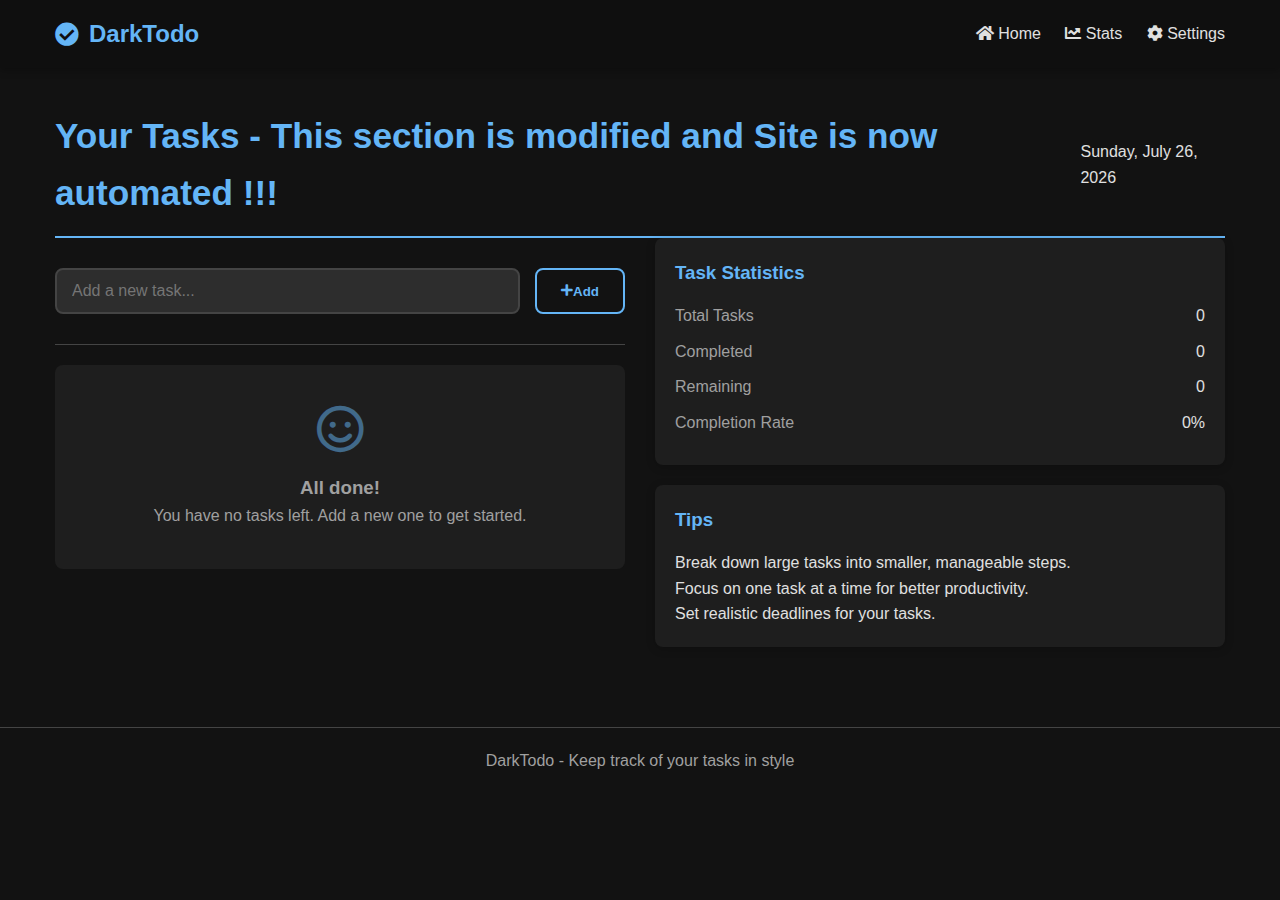
==== todos/templates/todos/index.html @ 0e789caf "Add files via upload" ====
<!DOCTYPE html>
<html lang="en">
<head>
  <meta charset="utf-8">
  <meta name="viewport" content="width=device-width, initial-scale=1, shrink-to-fit=no">
  <title>Dark Todo App</title>
  
  <!-- Font Awesome for icons -->
  <link rel="stylesheet" href="https://cdnjs.cloudflare.com/ajax/libs/font-awesome/5.15.4/css/all.min.css">
  
  <style>
    :root {
      --primary-color: #64b5f6;
      --primary-hover: #82c4f8;
      --success-color: #4caf50;
      --danger-color: #f44336;
      --text-color: #e0e0e0;
      --text-muted: #a0a0a0;
      --bg-color: #121212;
      --bg-card: #1e1e1e;
      --bg-input: #2d2d2d;
      --border-color: #444;
      --shadow: 0 2px 10px rgba(0, 0, 0, 0.2);
      --transition: all 0.3s ease;
      --border-radius: 8px;
    }

    * {
      margin: 0;
      padding: 0;
      box-sizing: border-box;
    }

    body {
      font-family: 'Inter', 'Segoe UI', Roboto, sans-serif;
      color: var(--text-color);
      background-color: var(--bg-color);
      line-height: 1.6;
      min-height: 100vh;
    }

    .container {
      max-width: 1200px;
      margin: 0 auto;
      padding: 0 15px;
    }

    .navbar {
      background-color: #0f0f0f;
      box-shadow: 0 2px 8px rgba(0, 0, 0, 0.3);
      padding: 15px 0;
      position: sticky;
      top: 0;
      z-index: 10;
    }

    .navbar-content {
      display: flex;
      justify-content: space-between;
      align-items: center;
    }

    .navbar-logo {
      font-size: 24px;
      font-weight: bold;
      color: var(--primary-color);
      text-decoration: none;
      display: flex;
      align-items: center;
    }

    .navbar-logo i {
      margin-right: 10px;
    }

    .navbar-links a {
      color: var(--text-color);
      text-decoration: none;
      margin-left: 20px;
      font-weight: 500;
      transition: var(--transition);
    }

    .navbar-links a:hover {
      color: var(--primary-color);
    }

    .row {
      display: flex;
      flex-wrap: wrap;
      margin: 0 -15px;
    }

    .col {
      padding: 0 15px;
      flex: 1;
    }

    .col-md-6 {
      width: 50%;
      padding: 0 15px;
    }

    @media (max-width: 768px) {
      .col-md-6 {
        width: 100%;
      }
    }

    .page-header {
      margin-top: 40px;
      padding-bottom: 15px;
      border-bottom: 2px solid var(--primary-color);
      display: flex;
      justify-content: space-between;
      align-items: center;
    }

    .page-header h1 {
      font-weight: 700;
      color: var(--primary-color);
      margin: 0;
      font-size: 2.2rem;
      transition: var(--transition);
    }

    .page-header h1:hover {
      transform: translateY(-2px);
    }

    .form-container {
      margin: 30px 0;
    }

    .form-row {
      display: flex;
      gap: 15px;
      margin-bottom: 20px;
    }

    .form-control {
      width: 100%;
      padding: 12px 15px;
      border: 2px solid var(--border-color);
      border-radius: var(--border-radius);
      font-size: 1rem;
      transition: var(--transition);
      background-color: var(--bg-input);
      color: var(--text-color);
    }

    .form-control:focus {
      outline: none;
      border-color: var(--primary-color);
      box-shadow: 0 0 0 3px rgba(100, 181, 246, 0.2);
    }

    .btn {
      padding: 12px 24px;
      border-radius: var(--border-radius);
      font-weight: 600;
      cursor: pointer;
      transition: var(--transition);
      display: inline-flex;
      align-items: center;
      justify-content: center;
    }

    .btn-outline-primary {
      background-color: transparent;
      color: var(--primary-color);
      border: 2px solid var(--primary-color);
    }

    .btn-outline-primary:hover {
      background-color: var(--primary-color);
      color: white;
      transform: translateY(-2px);
    }

    hr {
      border: none;
      border-top: 1px solid var(--border-color);
      margin: 20px 0;
    }

    .list-group {
      margin-top: 20px;
    }

    .list-group-item {
      background-color: var(--bg-card);
      border-radius: var(--border-radius);
      padding: 16px 20px;
      margin-bottom: 12px;
      box-shadow: var(--shadow);
      display: flex;
      align-items: center;
      transition: var(--transition);
      position: relative;
      overflow: hidden;
      border: none;
    }

    .list-group-item:hover {
      transform: translateY(-2px);
      box-shadow: 0 4px 15px rgba(0, 0, 0, 0.3);
      z-index: 1;
    }

    .list-group-item::before {
      content: '';
      position: absolute;
      left: 0;
      top: 0;
      height: 100%;
      width: 4px;
      background-color: var(--primary-color);
      transition: var(--transition);
    }

    .list-group-item.todo-complete::before {
      background-color: var(--success-color);
    }

    .todo-status-checkbox {
      appearance: none;
      -webkit-appearance: none;
      height: 22px;
      width: 22px;
      background-color: var(--bg-input);
      border: 2px solid var(--primary-color);
      border-radius: 5px;
      cursor: pointer;
      margin-right: 15px;
      position: relative;
      transition: var(--transition);
      flex-shrink: 0;
    }

    .todo-status-checkbox:checked {
      background-color: var(--success-color);
      border-color: var(--success-color);
    }

    .todo-status-checkbox:checked::after {
      content: '✓';
      position: absolute;
      color: white;
      font-size: 14px;
      font-weight: bold;
      top: 50%;
      left: 50%;
      transform: translate(-50%, -50%);
    }

    .todo-status-checkbox:hover {
      transform: scale(1.05);
    }

    .todo-text {
      flex-grow: 1;
    }

    .todo-complete .todo-text {
      text-decoration: line-through;
      color: var(--text-muted);
      font-style: italic;
    }

    .delete-btn {
      color: #666;
      font-size: 18px;
      cursor: pointer;
      transition: var(--transition);
      padding: 6px;
      border-radius: 50%;
      margin-left: auto;
      background: none;
      border: none;
    }

    .delete-btn:hover {
      color: var(--danger-color);
      background-color: rgba(244, 67, 54, 0.1);
      transform: scale(1.1);
    }

    .stats-card {
      background-color: var(--bg-card);
      border-radius: var(--border-radius);
      padding: 20px;
      box-shadow: var(--shadow);
      margin-bottom: 20px;
    }

    .stats-card h3 {
      margin-bottom: 15px;
      color: var(--primary-color);
    }

    .stats-row {
      display: flex;
      justify-content: space-between;
      margin-bottom: 10px;
    }

    .stat-label {
      color: var(--text-muted);
    }

    .empty-state {
      text-align: center;
      padding: 40px 20px;
      background-color: var(--bg-card);
      border-radius: var(--border-radius);
      color: var(--text-muted);
    }

    .empty-state i {
      font-size: 48px;
      margin-bottom: 20px;
      color: var(--primary-color);
      opacity: 0.5;
    }

    .footer {
      margin-top: 60px;
      padding: 20px 0;
      text-align: center;
      border-top: 1px solid var(--border-color);
      color: var(--text-muted);
    }

    /* Animations */
    @keyframes fadeIn {
      from { opacity: 0; transform: translateY(10px); }
      to { opacity: 1; transform: translateY(0); }
    }

    .list-group-item {
      animation: fadeIn 0.3s ease-out;
    }
  </style>
</head>
<body>
  <!-- Navbar -->
  <nav class="navbar">
    <div class="container navbar-content">
      <a href="#" class="navbar-logo">
        <i class="fas fa-check-circle"></i>
        DarkTodo
      </a>
      <div class="navbar-links">
        <a href="#"><i class="fas fa-home"></i> Home</a>
        <a href="#"><i class="fas fa-chart-line"></i> Stats</a>
        <a href="#"><i class="fas fa-cog"></i> Settings</a>
      </div>
    </div>
  </nav>

  <!-- Main Content -->
  <div class="container">
    <!-- Title row -->
    <div class="row">
      <div class="col">
        <div class="page-header">
          <h1>Your Tasks - This section is modified and Site is now automated !!!</h1>
          <div>
            <span id="date-display"></span>
          </div>
        </div>
      </div>
    </div>

    <div class="row">
      <!-- Left: Form and Todo List -->
      <div class="col-md-6">
        <!-- Add a todo form -->
        <div class="form-container">
          <form id="todo-form">
            <div class="form-row">
              <input type="text" class="form-control" id="todo-input" placeholder="Add a new task..." required>
              <button type="submit" class="btn btn-outline-primary">
                <i class="fas fa-plus"></i> Add
              </button>
            </div>
          </form>
        </div>

        <hr>

        <!-- Todo list -->
        <div class="list-group" id="todo-list">
          <!-- Todo items will be added dynamically -->
        </div>

        <!-- Empty state (shown when no todos) -->
        <div class="empty-state" id="empty-state" style="display:none;">
          <i class="far fa-smile"></i>
          <h3>All done!</h3>
          <p>You have no tasks left. Add a new one to get started.</p>
        </div>
      </div>

      <!-- Right: Stats and Info -->
      <div class="col-md-6">
        <div class="stats-card">
          <h3>Task Statistics</h3>
          <div class="stats-row">
            <span class="stat-label">Total Tasks</span>
            <span id="total-count">0</span>
          </div>
          <div class="stats-row">
            <span class="stat-label">Completed</span>
            <span id="completed-count">0</span>
          </div>
          <div class="stats-row">
            <span class="stat-label">Remaining</span>
            <span id="remaining-count">0</span>
          </div>
          <div class="stats-row">
            <span class="stat-label">Completion Rate</span>
            <span id="completion-rate">0%</span>
          </div>
        </div>

        <div class="stats-card">
          <h3>Tips</h3>
          <p>Break down large tasks into smaller, manageable steps.</p>
          <p>Focus on one task at a time for better productivity.</p>
          <p>Set realistic deadlines for your tasks.</p>
        </div>
      </div>
    </div>
  </div>

  <!-- Footer -->
  <footer class="footer">
    <div class="container">
      <p>DarkTodo - Keep track of your tasks in style</p>
    </div>
  </footer>

  <!-- JavaScript -->
  <script>
    // DOM Elements
    const todoForm = document.getElementById('todo-form');
    const todoInput = document.getElementById('todo-input');
    const todoList = document.getElementById('todo-list');
    const emptyState = document.getElementById('empty-state');
    const totalCount = document.getElementById('total-count');
    const completedCount = document.getElementById('completed-count');
    const remainingCount = document.getElementById('remaining-count');
    const completionRate = document.getElementById('completion-rate');
    const dateDisplay = document.getElementById('date-display');

    // Todo items array
    let todos = JSON.parse(localStorage.getItem('todos')) || [];

    // Display current date
    function updateDate() {
      const now = new Date();
      const options = { weekday: 'long', year: 'numeric', month: 'long', day: 'numeric' };
      dateDisplay.textContent = now.toLocaleDateString('en-US', options);
    }

    // Save todos to localStorage
    function saveTodos() {
      localStorage.setItem('todos', JSON.stringify(todos));
      updateStats();
    }

    // Update statistics
    function updateStats() {
      const total = todos.length;
      const completed = todos.filter(todo => todo.completed).length;
      const remaining = total - completed;
      const rate = total === 0 ? 0 : Math.round((completed / total) * 100);

      totalCount.textContent = total;
      completedCount.textContent = completed;
      remainingCount.textContent = remaining;
      completionRate.textContent = `${rate}%`;

      // Show/hide empty state
      if (total === 0) {
        emptyState.style.display = 'block';
        todoList.style.display = 'none';
      } else {
        emptyState.style.display = 'none';
        todoList.style.display = 'block';
      }
    }

    // Create todo item
    function createTodoElement(todo) {
      const todoItem = document.createElement('div');
      todoItem.classList.add('list-group-item');
      if (todo.completed) {
        todoItem.classList.add('todo-complete');
      }
      todoItem.setAttribute('data-id', todo.id);

      const checkbox = document.createElement('input');
      checkbox.type = 'checkbox';
      checkbox.classList.add('todo-status-checkbox');
      checkbox.checked = todo.completed;
      checkbox.addEventListener('change', () => toggleTodo(todo.id));

      const todoText = document.createElement('span');
      todoText.classList.add('todo-text');
      todoText.textContent = todo.text;

      const deleteBtn = document.createElement('button');
      deleteBtn.classList.add('delete-btn');
      deleteBtn.innerHTML = '<i class="far fa-trash-alt"></i>';
      deleteBtn.addEventListener('click', () => deleteTodo(todo.id));

      todoItem.appendChild(checkbox);
      todoItem.appendChild(todoText);
      todoItem.appendChild(deleteBtn);

      return todoItem;
    }

    // Render todos
    function renderTodos() {
      todoList.innerHTML = '';
      
      todos.forEach(todo => {
        const todoElement = createTodoElement(todo);
        todoList.appendChild(todoElement);
      });

      updateStats();
    }

    // Add new todo
    function addTodo(text) {
      const todo = {
        id: Date.now(),
        text,
        completed: false
      };

      todos.push(todo);
      saveTodos();
      renderTodos();
    }

    // Toggle todo status
    function toggleTodo(id) {
      todos = todos.map(todo => {
        if (todo.id === id) {
          return { ...todo, completed: !todo.completed };
        }
        return todo;
      });

      saveTodos();
      renderTodos();
    }

    // Delete todo
    function deleteTodo(id) {
      todos = todos.filter(todo => todo.id !== id);
      saveTodos();
      renderTodos();
    }

    // Event listeners
    todoForm.addEventListener('submit', e => {
      e.preventDefault();
      const text = todoInput.value.trim();
      
      if (text) {
        addTodo(text);
        todoInput.value = '';
      }
    });

    // Initialize
    updateDate();
    renderTodos();
  </script>
</body>
</html>
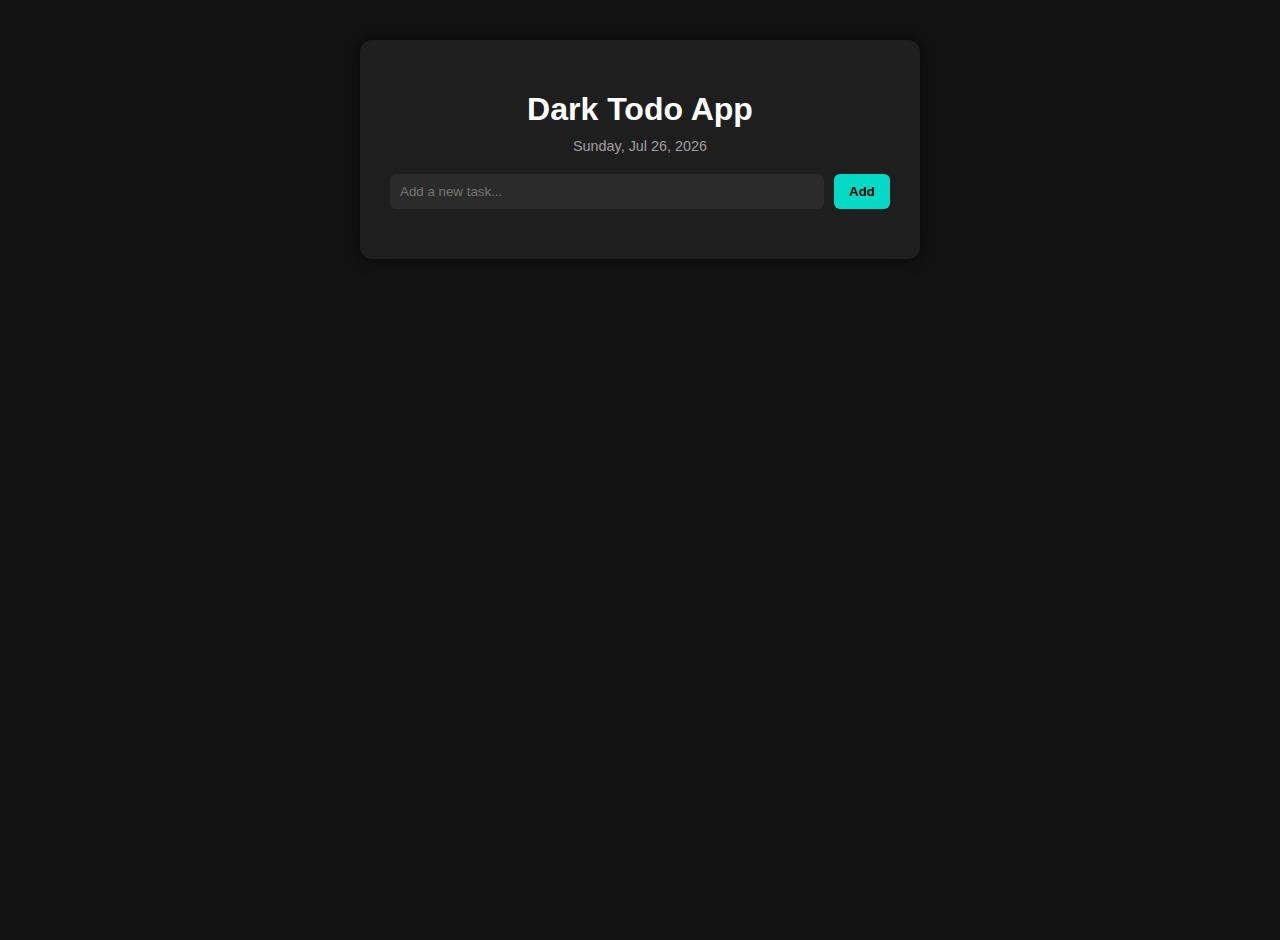
==== commit 45c0b49e: "Update index.html" ====
--- a/todos/templates/todos/index.html
+++ b/todos/templates/todos/index.html
@@ -1,588 +1,200 @@
 <!DOCTYPE html>
 <html lang="en">
 <head>
-  <meta charset="utf-8">
-  <meta name="viewport" content="width=device-width, initial-scale=1, shrink-to-fit=no">
+  <meta charset="UTF-8" />
+  <meta name="viewport" content="width=device-width, initial-scale=1.0"/>
   <title>Dark Todo App</title>
-  
-  <!-- Font Awesome for icons -->
-  <link rel="stylesheet" href="https://cdnjs.cloudflare.com/ajax/libs/font-awesome/5.15.4/css/all.min.css">
-  
+  <link rel="stylesheet" href="https://cdnjs.cloudflare.com/ajax/libs/font-awesome/6.0.0-beta3/css/all.min.css"/>
   <style>
-    :root {
-      --primary-color: #64b5f6;
-      --primary-hover: #82c4f8;
-      --success-color: #4caf50;
-      --danger-color: #f44336;
-      --text-color: #e0e0e0;
-      --text-muted: #a0a0a0;
-      --bg-color: #121212;
-      --bg-card: #1e1e1e;
-      --bg-input: #2d2d2d;
-      --border-color: #444;
-      --shadow: 0 2px 10px rgba(0, 0, 0, 0.2);
-      --transition: all 0.3s ease;
-      --border-radius: 8px;
-    }
-
-    * {
+    body {
+      background-color: #121212;
+      color: #e0e0e0;
+      font-family: 'Segoe UI', Tahoma, Geneva, Verdana, sans-serif;
+      display: flex;
+      justify-content: center;
+      align-items: flex-start;
+      min-height: 100vh;
+      padding-top: 40px;
       margin: 0;
-      padding: 0;
-      box-sizing: border-box;
-    }
-
-    body {
-      font-family: 'Inter', 'Segoe UI', Roboto, sans-serif;
-      color: var(--text-color);
-      background-color: var(--bg-color);
-      line-height: 1.6;
-      min-height: 100vh;
     }
 
     .container {
-      max-width: 1200px;
-      margin: 0 auto;
-      padding: 0 15px;
-    }
-
-    .navbar {
-      background-color: #0f0f0f;
-      box-shadow: 0 2px 8px rgba(0, 0, 0, 0.3);
-      padding: 15px 0;
-      position: sticky;
-      top: 0;
-      z-index: 10;
-    }
-
-    .navbar-content {
+      background-color: #1e1e1e;
+      padding: 30px;
+      border-radius: 12px;
+      width: 90%;
+      max-width: 500px;
+      box-shadow: 0 0 15px rgba(0,0,0,0.6);
+    }
+
+    h1 {
+      text-align: center;
+      color: #ffffff;
+      margin-bottom: 10px;
+    }
+
+    #date-display {
+      text-align: center;
+      font-size: 0.9em;
+      color: #a0a0a0;
+      margin-bottom: 20px;
+    }
+
+    form {
       display: flex;
-      justify-content: space-between;
-      align-items: center;
-    }
-
-    .navbar-logo {
-      font-size: 24px;
+      gap: 10px;
+      margin-bottom: 20px;
+    }
+
+    input[type="text"] {
+      flex-grow: 1;
+      padding: 10px;
+      background-color: #2b2b2b;
+      border: none;
+      border-radius: 6px;
+      color: #fff;
+    }
+
+    button {
+      background-color: #03dac6;
+      border: none;
+      padding: 10px 15px;
+      border-radius: 6px;
+      color: #000;
       font-weight: bold;
-      color: var(--primary-color);
-      text-decoration: none;
+      cursor: pointer;
+      transition: background 0.2s ease;
+    }
+
+    button:hover {
+      background-color: #00bfa5;
+    }
+
+    .list-group-item {
       display: flex;
       align-items: center;
-    }
-
-    .navbar-logo i {
-      margin-right: 10px;
-    }
-
-    .navbar-links a {
-      color: var(--text-color);
-      text-decoration: none;
-      margin-left: 20px;
-      font-weight: 500;
-      transition: var(--transition);
-    }
-
-    .navbar-links a:hover {
-      color: var(--primary-color);
-    }
-
-    .row {
-      display: flex;
-      flex-wrap: wrap;
-      margin: 0 -15px;
-    }
-
-    .col {
-      padding: 0 15px;
-      flex: 1;
-    }
-
-    .col-md-6 {
-      width: 50%;
-      padding: 0 15px;
-    }
-
-    @media (max-width: 768px) {
-      .col-md-6 {
-        width: 100%;
-      }
-    }
-
-    .page-header {
-      margin-top: 40px;
-      padding-bottom: 15px;
-      border-bottom: 2px solid var(--primary-color);
-      display: flex;
       justify-content: space-between;
-      align-items: center;
-    }
-
-    .page-header h1 {
-      font-weight: 700;
-      color: var(--primary-color);
-      margin: 0;
-      font-size: 2.2rem;
-      transition: var(--transition);
-    }
-
-    .page-header h1:hover {
-      transform: translateY(-2px);
-    }
-
-    .form-container {
-      margin: 30px 0;
-    }
-
-    .form-row {
-      display: flex;
-      gap: 15px;
-      margin-bottom: 20px;
-    }
-
-    .form-control {
-      width: 100%;
-      padding: 12px 15px;
-      border: 2px solid var(--border-color);
-      border-radius: var(--border-radius);
-      font-size: 1rem;
-      transition: var(--transition);
-      background-color: var(--bg-input);
-      color: var(--text-color);
-    }
-
-    .form-control:focus {
-      outline: none;
-      border-color: var(--primary-color);
-      box-shadow: 0 0 0 3px rgba(100, 181, 246, 0.2);
-    }
-
-    .btn {
-      padding: 12px 24px;
-      border-radius: var(--border-radius);
-      font-weight: 600;
-      cursor: pointer;
-      transition: var(--transition);
-      display: inline-flex;
-      align-items: center;
-      justify-content: center;
-    }
-
-    .btn-outline-primary {
-      background-color: transparent;
-      color: var(--primary-color);
-      border: 2px solid var(--primary-color);
-    }
-
-    .btn-outline-primary:hover {
-      background-color: var(--primary-color);
-      color: white;
-      transform: translateY(-2px);
-    }
-
-    hr {
-      border: none;
-      border-top: 1px solid var(--border-color);
-      margin: 20px 0;
-    }
-
-    .list-group {
-      margin-top: 20px;
-    }
-
-    .list-group-item {
-      background-color: var(--bg-card);
-      border-radius: var(--border-radius);
-      padding: 16px 20px;
-      margin-bottom: 12px;
-      box-shadow: var(--shadow);
-      display: flex;
-      align-items: center;
-      transition: var(--transition);
-      position: relative;
-      overflow: hidden;
-      border: none;
-    }
-
-    .list-group-item:hover {
-      transform: translateY(-2px);
-      box-shadow: 0 4px 15px rgba(0, 0, 0, 0.3);
-      z-index: 1;
-    }
-
-    .list-group-item::before {
-      content: '';
-      position: absolute;
-      left: 0;
-      top: 0;
-      height: 100%;
-      width: 4px;
-      background-color: var(--primary-color);
-      transition: var(--transition);
-    }
-
-    .list-group-item.todo-complete::before {
-      background-color: var(--success-color);
-    }
-
-    .todo-status-checkbox {
-      appearance: none;
-      -webkit-appearance: none;
-      height: 22px;
-      width: 22px;
-      background-color: var(--bg-input);
-      border: 2px solid var(--primary-color);
-      border-radius: 5px;
-      cursor: pointer;
-      margin-right: 15px;
-      position: relative;
-      transition: var(--transition);
-      flex-shrink: 0;
-    }
-
-    .todo-status-checkbox:checked {
-      background-color: var(--success-color);
-      border-color: var(--success-color);
-    }
-
-    .todo-status-checkbox:checked::after {
-      content: '✓';
-      position: absolute;
-      color: white;
-      font-size: 14px;
-      font-weight: bold;
-      top: 50%;
-      left: 50%;
-      transform: translate(-50%, -50%);
-    }
-
-    .todo-status-checkbox:hover {
-      transform: scale(1.05);
+      background-color: #2b2b2b;
+      padding: 10px;
+      margin-bottom: 10px;
+      border-radius: 6px;
+    }
+
+    .list-group-item.todo-complete .todo-text {
+      text-decoration: line-through;
+      color: #888;
     }
 
     .todo-text {
       flex-grow: 1;
-    }
-
-    .todo-complete .todo-text {
-      text-decoration: line-through;
-      color: var(--text-muted);
-      font-style: italic;
+      margin: 0 10px;
     }
 
     .delete-btn {
-      color: #666;
-      font-size: 18px;
+      background: transparent;
+      border: none;
+      color: #ff6b6b;
+      font-size: 1.1em;
       cursor: pointer;
-      transition: var(--transition);
-      padding: 6px;
-      border-radius: 50%;
-      margin-left: auto;
-      background: none;
-      border: none;
-    }
-
-    .delete-btn:hover {
-      color: var(--danger-color);
-      background-color: rgba(244, 67, 54, 0.1);
-      transform: scale(1.1);
-    }
-
-    .stats-card {
-      background-color: var(--bg-card);
-      border-radius: var(--border-radius);
-      padding: 20px;
-      box-shadow: var(--shadow);
-      margin-bottom: 20px;
-    }
-
-    .stats-card h3 {
-      margin-bottom: 15px;
-      color: var(--primary-color);
-    }
-
-    .stats-row {
-      display: flex;
-      justify-content: space-between;
-      margin-bottom: 10px;
-    }
-
-    .stat-label {
-      color: var(--text-muted);
-    }
-
-    .empty-state {
-      text-align: center;
-      padding: 40px 20px;
-      background-color: var(--bg-card);
-      border-radius: var(--border-radius);
-      color: var(--text-muted);
-    }
-
-    .empty-state i {
-      font-size: 48px;
-      margin-bottom: 20px;
-      color: var(--primary-color);
-      opacity: 0.5;
-    }
-
-    .footer {
-      margin-top: 60px;
-      padding: 20px 0;
-      text-align: center;
-      border-top: 1px solid var(--border-color);
-      color: var(--text-muted);
-    }
-
-    /* Animations */
-    @keyframes fadeIn {
-      from { opacity: 0; transform: translateY(10px); }
-      to { opacity: 1; transform: translateY(0); }
-    }
-
-    .list-group-item {
-      animation: fadeIn 0.3s ease-out;
+    }
+
+    .todo-status-checkbox {
+      transform: scale(1.2);
     }
   </style>
 </head>
 <body>
-  <!-- Navbar -->
-  <nav class="navbar">
-    <div class="container navbar-content">
-      <a href="#" class="navbar-logo">
-        <i class="fas fa-check-circle"></i>
-        DarkTodo
-      </a>
-      <div class="navbar-links">
-        <a href="#"><i class="fas fa-home"></i> Home</a>
-        <a href="#"><i class="fas fa-chart-line"></i> Stats</a>
-        <a href="#"><i class="fas fa-cog"></i> Settings</a>
-      </div>
-    </div>
-  </nav>
-
-  <!-- Main Content -->
   <div class="container">
-    <!-- Title row -->
-    <div class="row">
-      <div class="col">
-        <div class="page-header">
-          <h1>Your Tasks - This section is modified and Site is now automated !!!</h1>
-          <div>
-            <span id="date-display"></span>
-          </div>
-        </div>
-      </div>
-    </div>
-
-    <div class="row">
-      <!-- Left: Form and Todo List -->
-      <div class="col-md-6">
-        <!-- Add a todo form -->
-        <div class="form-container">
-          <form id="todo-form">
-            <div class="form-row">
-              <input type="text" class="form-control" id="todo-input" placeholder="Add a new task..." required>
-              <button type="submit" class="btn btn-outline-primary">
-                <i class="fas fa-plus"></i> Add
-              </button>
-            </div>
-          </form>
-        </div>
-
-        <hr>
-
-        <!-- Todo list -->
-        <div class="list-group" id="todo-list">
-          <!-- Todo items will be added dynamically -->
-        </div>
-
-        <!-- Empty state (shown when no todos) -->
-        <div class="empty-state" id="empty-state" style="display:none;">
-          <i class="far fa-smile"></i>
-          <h3>All done!</h3>
-          <p>You have no tasks left. Add a new one to get started.</p>
-        </div>
-      </div>
-
-      <!-- Right: Stats and Info -->
-      <div class="col-md-6">
-        <div class="stats-card">
-          <h3>Task Statistics</h3>
-          <div class="stats-row">
-            <span class="stat-label">Total Tasks</span>
-            <span id="total-count">0</span>
-          </div>
-          <div class="stats-row">
-            <span class="stat-label">Completed</span>
-            <span id="completed-count">0</span>
-          </div>
-          <div class="stats-row">
-            <span class="stat-label">Remaining</span>
-            <span id="remaining-count">0</span>
-          </div>
-          <div class="stats-row">
-            <span class="stat-label">Completion Rate</span>
-            <span id="completion-rate">0%</span>
-          </div>
-        </div>
-
-        <div class="stats-card">
-          <h3>Tips</h3>
-          <p>Break down large tasks into smaller, manageable steps.</p>
-          <p>Focus on one task at a time for better productivity.</p>
-          <p>Set realistic deadlines for your tasks.</p>
-        </div>
-      </div>
-    </div>
+    <h1>Dark Todo App</h1>
+    <div id="date-display">Loading date...</div>
+
+    <form id="todo-form">
+      <input type="text" id="todo-input" placeholder="Add a new task..." required />
+      <button type="submit">Add</button>
+    </form>
+
+    <div id="todo-list"></div>
   </div>
 
-  <!-- Footer -->
-  <footer class="footer">
-    <div class="container">
-      <p>DarkTodo - Keep track of your tasks in style</p>
-    </div>
-  </footer>
-
-  <!-- JavaScript -->
   <script>
-    // DOM Elements
-    const todoForm = document.getElementById('todo-form');
-    const todoInput = document.getElementById('todo-input');
-    const todoList = document.getElementById('todo-list');
-    const emptyState = document.getElementById('empty-state');
-    const totalCount = document.getElementById('total-count');
-    const completedCount = document.getElementById('completed-count');
-    const remainingCount = document.getElementById('remaining-count');
-    const completionRate = document.getElementById('completion-rate');
-    const dateDisplay = document.getElementById('date-display');
-
-    // Todo items array
-    let todos = JSON.parse(localStorage.getItem('todos')) || [];
+    // Generate unique ID
+    const generateId = () => '_' + Math.random().toString(36).substr(2, 9);
 
     // Display current date
-    function updateDate() {
-      const now = new Date();
-      const options = { weekday: 'long', year: 'numeric', month: 'long', day: 'numeric' };
-      dateDisplay.textContent = now.toLocaleDateString('en-US', options);
-    }
+    const updateDate = () => {
+      const date = new Date();
+      const options = { weekday: 'long', year: 'numeric', month: 'short', day: 'numeric' };
+      document.getElementById('date-display').textContent = date.toLocaleDateString(undefined, options);
+    };
+
+    // Load todos from localStorage
+    const loadTodos = () => {
+      const todos = JSON.parse(localStorage.getItem('todos')) || [];
+      todos.forEach(todo => addTodoToDOM(todo));
+    };
 
     // Save todos to localStorage
-    function saveTodos() {
+    const saveTodos = () => {
+      const todos = Array.from(document.querySelectorAll('.list-group-item')).map(item => ({
+        id: item.dataset.id,
+        text: item.querySelector('.todo-text').textContent,
+        completed: item.classList.contains('todo-complete')
+      }));
       localStorage.setItem('todos', JSON.stringify(todos));
-      updateStats();
-    }
-
-    // Update statistics
-    function updateStats() {
-      const total = todos.length;
-      const completed = todos.filter(todo => todo.completed).length;
-      const remaining = total - completed;
-      const rate = total === 0 ? 0 : Math.round((completed / total) * 100);
-
-      totalCount.textContent = total;
-      completedCount.textContent = completed;
-      remainingCount.textContent = remaining;
-      completionRate.textContent = `${rate}%`;
-
-      // Show/hide empty state
-      if (total === 0) {
-        emptyState.style.display = 'block';
-        todoList.style.display = 'none';
-      } else {
-        emptyState.style.display = 'none';
-        todoList.style.display = 'block';
-      }
-    }
-
-    // Create todo item
-    function createTodoElement(todo) {
-      const todoItem = document.createElement('div');
-      todoItem.classList.add('list-group-item');
-      if (todo.completed) {
-        todoItem.classList.add('todo-complete');
-      }
-      todoItem.setAttribute('data-id', todo.id);
+    };
+
+    // Add a todo item to DOM
+    const addTodoToDOM = ({ id, text, completed }) => {
+      const todoList = document.getElementById('todo-list');
+
+      const item = document.createElement('div');
+      item.className = 'list-group-item' + (completed ? ' todo-complete' : '');
+      item.dataset.id = id;
 
       const checkbox = document.createElement('input');
       checkbox.type = 'checkbox';
-      checkbox.classList.add('todo-status-checkbox');
-      checkbox.checked = todo.completed;
-      checkbox.addEventListener('change', () => toggleTodo(todo.id));
-
-      const todoText = document.createElement('span');
-      todoText.classList.add('todo-text');
-      todoText.textContent = todo.text;
+      checkbox.className = 'todo-status-checkbox';
+      checkbox.checked = completed;
+      checkbox.addEventListener('change', () => {
+        item.classList.toggle('todo-complete');
+        saveTodos();
+      });
+
+      const span = document.createElement('span');
+      span.className = 'todo-text';
+      span.textContent = text;
 
       const deleteBtn = document.createElement('button');
-      deleteBtn.classList.add('delete-btn');
-      deleteBtn.innerHTML = '<i class="far fa-trash-alt"></i>';
-      deleteBtn.addEventListener('click', () => deleteTodo(todo.id));
-
-      todoItem.appendChild(checkbox);
-      todoItem.appendChild(todoText);
-      todoItem.appendChild(deleteBtn);
-
-      return todoItem;
-    }
-
-    // Render todos
-    function renderTodos() {
-      todoList.innerHTML = '';
-      
-      todos.forEach(todo => {
-        const todoElement = createTodoElement(todo);
-        todoList.appendChild(todoElement);
+      deleteBtn.className = 'delete-btn';
+      deleteBtn.innerHTML = '<i class="fas fa-trash-alt"></i>';
+      deleteBtn.addEventListener('click', () => {
+        item.remove();
+        saveTodos();
       });
 
-      updateStats();
-    }
-
-    // Add new todo
-    function addTodo(text) {
-      const todo = {
-        id: Date.now(),
-        text,
+      item.appendChild(checkbox);
+      item.appendChild(span);
+      item.appendChild(deleteBtn);
+      todoList.appendChild(item);
+    };
+
+    // Handle form submission
+    document.getElementById('todo-form').addEventListener('submit', function (e) {
+      e.preventDefault();
+      const input = document.getElementById('todo-input');
+      const newTodo = {
+        id: generateId(),
+        text: input.value,
         completed: false
       };
-
-      todos.push(todo);
+      addTodoToDOM(newTodo);
       saveTodos();
-      renderTodos();
-    }
-
-    // Toggle todo status
-    function toggleTodo(id) {
-      todos = todos.map(todo => {
-        if (todo.id === id) {
-          return { ...todo, completed: !todo.completed };
-        }
-        return todo;
-      });
-
-      saveTodos();
-      renderTodos();
-    }
-
-    // Delete todo
-    function deleteTodo(id) {
-      todos = todos.filter(todo => todo.id !== id);
-      saveTodos();
-      renderTodos();
-    }
-
-    // Event listeners
-    todoForm.addEventListener('submit', e => {
-      e.preventDefault();
-      const text = todoInput.value.trim();
-      
-      if (text) {
-        addTodo(text);
-        todoInput.value = '';
-      }
+      input.value = '';
     });
 
-    // Initialize
+    // Init on page load
     updateDate();
-    renderTodos();
+    loadTodos();
   </script>
 </body>
 </html>
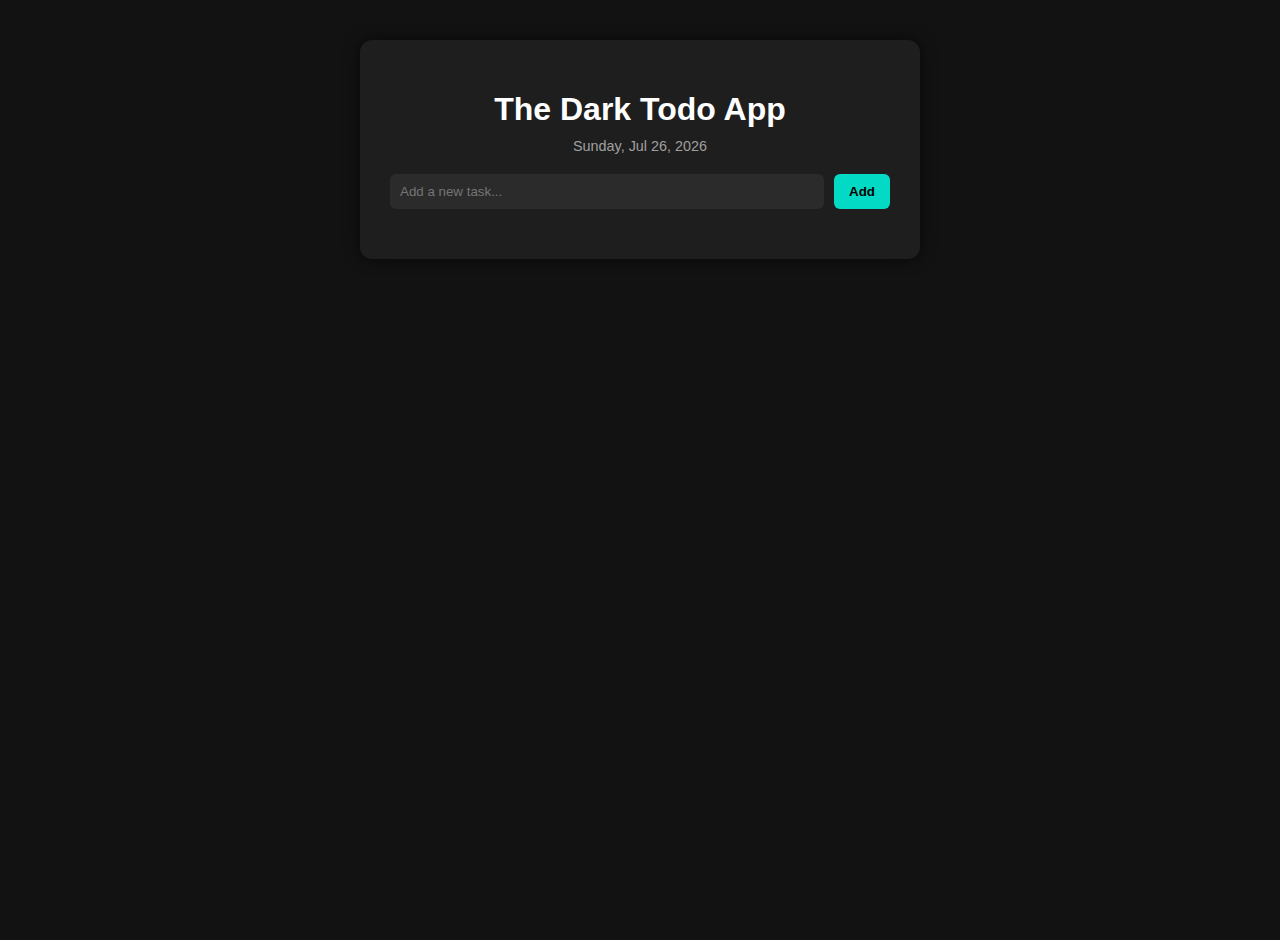
==== commit 7076dfb5: "Update index.html" ====
--- a/todos/templates/todos/index.html
+++ b/todos/templates/todos/index.html
@@ -3,7 +3,7 @@
 <head>
   <meta charset="UTF-8" />
   <meta name="viewport" content="width=device-width, initial-scale=1.0"/>
-  <title>Dark Todo App</title>
+  <title>The Dark Todo App</title>
   <link rel="stylesheet" href="https://cdnjs.cloudflare.com/ajax/libs/font-awesome/6.0.0-beta3/css/all.min.css"/>
   <style>
     body {
@@ -105,7 +105,7 @@
 </head>
 <body>
   <div class="container">
-    <h1>Dark Todo App</h1>
+    <h1>The Dark Todo App</h1>
     <div id="date-display">Loading date...</div>
 
     <form id="todo-form">
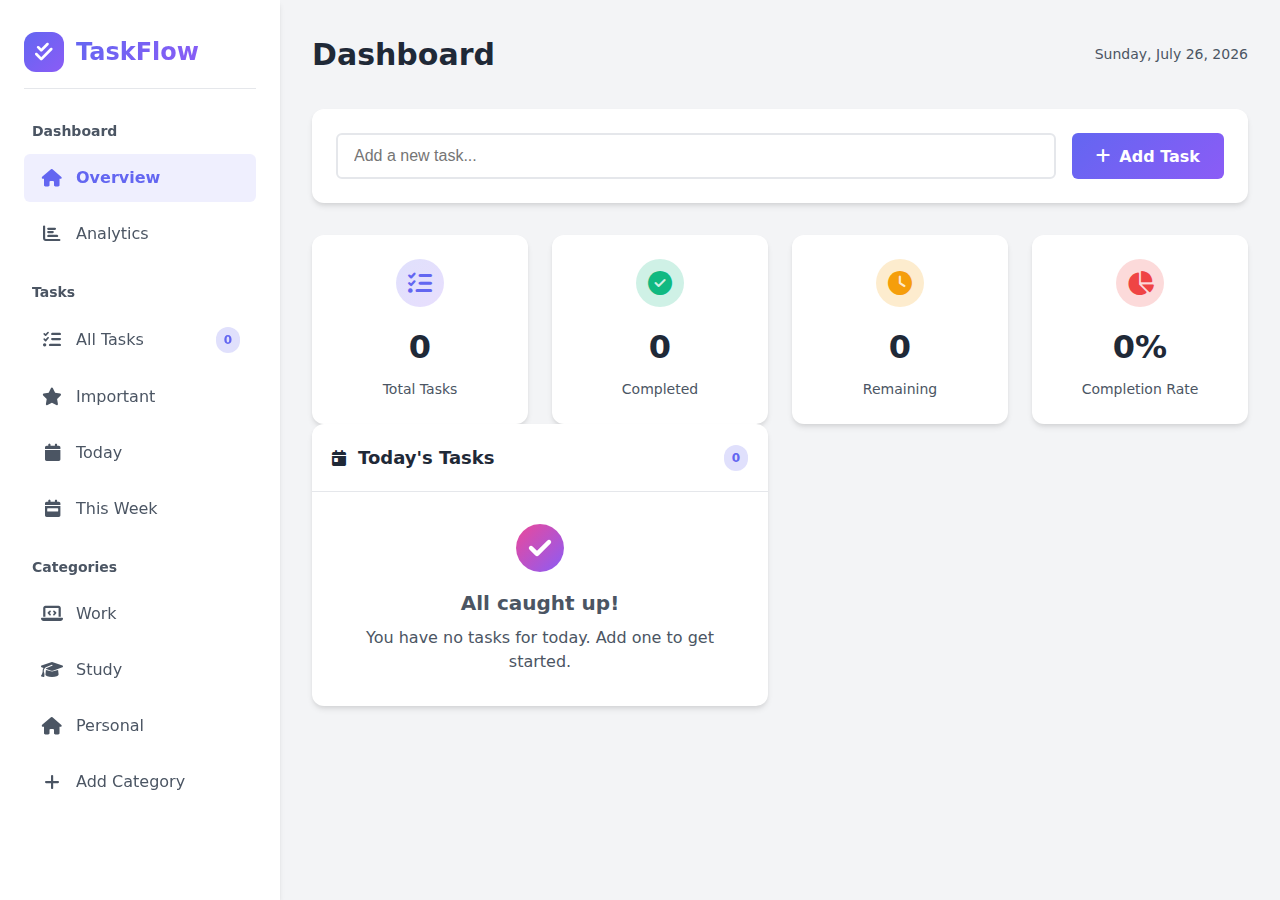
==== commit 1b8c7ff7: "Update index.html" ====
--- a/todos/templates/todos/index.html
+++ b/todos/templates/todos/index.html
@@ -1,200 +1,902 @@
 <!DOCTYPE html>
 <html lang="en">
 <head>
-  <meta charset="UTF-8" />
-  <meta name="viewport" content="width=device-width, initial-scale=1.0"/>
-  <title>The Dark Todo App</title>
-  <link rel="stylesheet" href="https://cdnjs.cloudflare.com/ajax/libs/font-awesome/6.0.0-beta3/css/all.min.css"/>
+  <meta charset="utf-8">
+  <meta name="viewport" content="width=device-width, initial-scale=1, shrink-to-fit=no">
+  <title>Gradient Tasks</title>
+  
+  <!-- Font Awesome for icons -->
+  <link rel="stylesheet" href="https://cdnjs.cloudflare.com/ajax/libs/font-awesome/6.4.0/css/all.min.css">
+  
   <style>
+    :root {
+      --primary-gradient: linear-gradient(135deg, #6366F1 0%, #8B5CF6 100%);
+      --secondary-gradient: linear-gradient(135deg, #EC4899 0%, #8B5CF6 100%);
+      --success-color: #10B981;
+      --danger-color: #EF4444;
+      --warning-color: #F59E0B;
+      --text-primary: #1F2937;
+      --text-secondary: #4B5563;
+      --text-light: #F9FAFB;
+      --bg-primary: #F3F4F6;
+      --bg-card: #FFFFFF;
+      --shadow-sm: 0 1px 2px rgba(0, 0, 0, 0.05);
+      --shadow-md: 0 4px 6px -1px rgba(0, 0, 0, 0.1), 0 2px 4px -1px rgba(0, 0, 0, 0.06);
+      --shadow-lg: 0 10px 15px -3px rgba(0, 0, 0, 0.1), 0 4px 6px -2px rgba(0, 0, 0, 0.05);
+      --border-radius-sm: 0.375rem;
+      --border-radius-md: 0.75rem;
+      --border-radius-lg: 1.5rem;
+      --transition: all 0.3s ease;
+      --font-sans: 'Inter', system-ui, -apple-system, BlinkMacSystemFont, 'Segoe UI', Roboto, 'Helvetica Neue', Arial, sans-serif;
+    }
+
+    * {
+      margin: 0;
+      padding: 0;
+      box-sizing: border-box;
+    }
+
     body {
-      background-color: #121212;
-      color: #e0e0e0;
-      font-family: 'Segoe UI', Tahoma, Geneva, Verdana, sans-serif;
-      display: flex;
+      font-family: var(--font-sans);
+      background-color: var(--bg-primary);
+      color: var(--text-primary);
+      line-height: 1.5;
+      min-height: 100vh;
+      display: flex;
+      flex-direction: column;
+    }
+
+    a {
+      text-decoration: none;
+      color: inherit;
+    }
+
+    button {
+      background: none;
+      border: none;
+      font-family: inherit;
+      cursor: pointer;
+    }
+
+    input, button {
+      font-size: 1rem;
+    }
+
+    .sidebar {
+      position: fixed;
+      left: 0;
+      top: 0;
+      height: 100vh;
+      width: 280px;
+      background: var(--bg-card);
+      box-shadow: var(--shadow-md);
+      padding: 2rem 1.5rem;
+      display: flex;
+      flex-direction: column;
+      z-index: 10;
+    }
+
+    .sidebar-header {
+      display: flex;
+      align-items: center;
+      margin-bottom: 2rem;
+      padding-bottom: 1rem;
+      border-bottom: 1px solid #E5E7EB;
+    }
+
+    .logo {
+      background: var(--primary-gradient);
+      color: white;
+      width: 40px;
+      height: 40px;
+      border-radius: 12px;
+      display: flex;
+      align-items: center;
       justify-content: center;
-      align-items: flex-start;
-      min-height: 100vh;
-      padding-top: 40px;
-      margin: 0;
-    }
-
-    .container {
-      background-color: #1e1e1e;
-      padding: 30px;
-      border-radius: 12px;
-      width: 90%;
-      max-width: 500px;
-      box-shadow: 0 0 15px rgba(0,0,0,0.6);
-    }
-
-    h1 {
+      font-size: 1.25rem;
+      margin-right: 0.75rem;
+    }
+
+    .app-name {
+      font-weight: 700;
+      font-size: 1.5rem;
+      background: var(--primary-gradient);
+      -webkit-background-clip: text;
+      background-clip: text;
+      color: transparent;
+    }
+
+    .sidebar-nav {
+      flex-grow: 1;
+    }
+
+    .nav-section {
+      margin-bottom: 1.5rem;
+    }
+
+    .nav-section-title {
+      font-size: 0.875rem;
+      font-weight: 600;
+      color: var(--text-secondary);
+      margin-bottom: 0.75rem;
+      padding-left: 0.5rem;
+    }
+
+    .nav-items {
+      list-style: none;
+    }
+
+    .nav-item {
+      margin-bottom: 0.5rem;
+    }
+
+    .nav-link {
+      display: flex;
+      align-items: center;
+      padding: 0.75rem 1rem;
+      border-radius: var(--border-radius-sm);
+      color: var(--text-secondary);
+      font-weight: 500;
+      transition: var(--transition);
+    }
+
+    .nav-link:hover {
+      background-color: rgba(99, 102, 241, 0.1);
+      color: #6366F1;
+    }
+
+    .nav-link.active {
+      background-color: rgba(99, 102, 241, 0.1);
+      color: #6366F1;
+      font-weight: 600;
+    }
+
+    .nav-link i {
+      margin-right: 0.75rem;
+      font-size: 1.1rem;
+      width: 1.5rem;
       text-align: center;
-      color: #ffffff;
-      margin-bottom: 10px;
-    }
-
-    #date-display {
+    }
+
+    .nav-link .badge {
+      margin-left: auto;
+      background-color: rgba(99, 102, 241, 0.2);
+      color: #6366F1;
+      font-size: 0.75rem;
+      font-weight: 600;
+      padding: 0.25rem 0.5rem;
+      border-radius: 9999px;
+    }
+
+    .main-content {
+      margin-left: 280px;
+      padding: 2rem;
+      flex-grow: 1;
+    }
+
+    .page-header {
+      display: flex;
+      align-items: center;
+      justify-content: space-between;
+      margin-bottom: 2rem;
+    }
+
+    .page-title {
+      font-size: 1.875rem;
+      font-weight: 700;
+      color: var(--text-primary);
+    }
+
+    .date-display {
+      font-size: 0.875rem;
+      color: var(--text-secondary);
+    }
+
+    .add-task-container {
+      margin-bottom: 2rem;
+    }
+
+    .add-task-form {
+      background: var(--bg-card);
+      border-radius: var(--border-radius-md);
+      box-shadow: var(--shadow-md);
+      padding: 1.5rem;
+    }
+
+    .form-group {
+      display: flex;
+      gap: 1rem;
+    }
+
+    .form-input {
+      flex-grow: 1;
+      padding: 0.75rem 1rem;
+      border: 2px solid #E5E7EB;
+      border-radius: var(--border-radius-sm);
+      transition: var(--transition);
+    }
+
+    .form-input:focus {
+      outline: none;
+      border-color: #6366F1;
+      box-shadow: 0 0 0 3px rgba(99, 102, 241, 0.2);
+    }
+
+    .btn {
+      display: inline-flex;
+      align-items: center;
+      justify-content: center;
+      padding: 0.75rem 1.5rem;
+      border-radius: var(--border-radius-sm);
+      font-weight: 600;
+      transition: var(--transition);
+    }
+
+    .btn-primary {
+      background: var(--primary-gradient);
+      color: white;
+    }
+
+    .btn-primary:hover {
+      box-shadow: 0 4px 12px rgba(99, 102, 241, 0.3);
+      transform: translateY(-2px);
+    }
+
+    .btn i {
+      margin-right: 0.5rem;
+    }
+
+    .tasks-container {
+      display: grid;
+      grid-template-columns: repeat(auto-fill, minmax(300px, 1fr));
+      gap: 1.5rem;
+    }
+
+    .category-card {
+      background: var(--bg-card);
+      border-radius: var(--border-radius-md);
+      box-shadow: var(--shadow-md);
+      overflow: hidden;
+    }
+
+    .category-header {
+      padding: 1.25rem;
+      border-bottom: 1px solid #E5E7EB;
+      display: flex;
+      align-items: center;
+      justify-content: space-between;
+    }
+
+    .category-title {
+      font-size: 1.125rem;
+      font-weight: 600;
+      display: flex;
+      align-items: center;
+    }
+
+    .category-title i {
+      margin-right: 0.75rem;
+      font-size: 1rem;
+    }
+
+    .category-badge {
+      background-color: rgba(99, 102, 241, 0.2);
+      color: #6366F1;
+      font-size: 0.75rem;
+      font-weight: 600;
+      padding: 0.25rem 0.5rem;
+      border-radius: 9999px;
+    }
+
+    .tasks-list {
+      padding: 1rem;
+      min-height: 200px;
+      max-height: 400px;
+      overflow-y: auto;
+    }
+
+    .task-item {
+      padding: 1rem;
+      background-color: #F9FAFB;
+      border-radius: var(--border-radius-sm);
+      margin-bottom: 0.75rem;
+      display: flex;
+      align-items: center;
+      transition: var(--transition);
+    }
+
+    .task-item:hover {
+      background-color: #F3F4F6;
+      transform: translateY(-2px);
+      box-shadow: var(--shadow-sm);
+    }
+
+    .task-checkbox {
+      appearance: none;
+      -webkit-appearance: none;
+      width: 20px;
+      height: 20px;
+      border-radius: 4px;
+      border: 2px solid #6366F1;
+      margin-right: 0.75rem;
+      position: relative;
+      cursor: pointer;
+      flex-shrink: 0;
+      transition: var(--transition);
+    }
+
+    .task-checkbox:checked {
+      background-color: #6366F1;
+      border-color: #6366F1;
+    }
+
+    .task-checkbox:checked::after {
+      content: '✓';
+      position: absolute;
+      color: white;
+      font-size: 0.75rem;
+      font-weight: bold;
+      top: 50%;
+      left: 50%;
+      transform: translate(-50%, -50%);
+    }
+
+    .task-content {
+      flex-grow: 1;
+    }
+
+    .task-text {
+      margin-bottom: 0.25rem;
+      transition: var(--transition);
+    }
+
+    .task-item.completed .task-text {
+      text-decoration: line-through;
+      color: var(--text-secondary);
+    }
+
+    .task-meta {
+      display: flex;
+      align-items: center;
+      font-size: 0.75rem;
+      color: var(--text-secondary);
+    }
+
+    .task-meta i {
+      margin-right: 0.25rem;
+    }
+
+    .task-meta span {
+      margin-right: 0.75rem;
+    }
+
+    .task-actions {
+      display: flex;
+      gap: 0.5rem;
+    }
+
+    .task-btn {
+      width: 28px;
+      height: 28px;
+      border-radius: 50%;
+      display: flex;
+      align-items: center;
+      justify-content: center;
+      color: var(--text-secondary);
+      transition: var(--transition);
+    }
+
+    .task-btn:hover {
+      background-color: #E5E7EB;
+    }
+
+    .delete-btn:hover {
+      color: var(--danger-color);
+      background-color: rgba(239, 68, 68, 0.1);
+    }
+
+    .edit-btn:hover {
+      color: var(--warning-color);
+      background-color: rgba(245, 158, 11, 0.1);
+    }
+
+    .empty-state {
+      padding: 2rem;
       text-align: center;
-      font-size: 0.9em;
-      color: #a0a0a0;
-      margin-bottom: 20px;
-    }
-
-    form {
-      display: flex;
-      gap: 10px;
-      margin-bottom: 20px;
-    }
-
-    input[type="text"] {
-      flex-grow: 1;
-      padding: 10px;
-      background-color: #2b2b2b;
-      border: none;
-      border-radius: 6px;
-      color: #fff;
-    }
-
-    button {
-      background-color: #03dac6;
-      border: none;
-      padding: 10px 15px;
-      border-radius: 6px;
-      color: #000;
-      font-weight: bold;
-      cursor: pointer;
-      transition: background 0.2s ease;
-    }
-
-    button:hover {
-      background-color: #00bfa5;
-    }
-
-    .list-group-item {
-      display: flex;
-      align-items: center;
-      justify-content: space-between;
-      background-color: #2b2b2b;
-      padding: 10px;
-      margin-bottom: 10px;
-      border-radius: 6px;
-    }
-
-    .list-group-item.todo-complete .todo-text {
-      text-decoration: line-through;
-      color: #888;
-    }
-
-    .todo-text {
-      flex-grow: 1;
-      margin: 0 10px;
-    }
-
-    .delete-btn {
-      background: transparent;
-      border: none;
-      color: #ff6b6b;
-      font-size: 1.1em;
-      cursor: pointer;
-    }
-
-    .todo-status-checkbox {
-      transform: scale(1.2);
+      color: var(--text-secondary);
+    }
+
+    .empty-state i {
+      font-size: 3rem;
+      margin-bottom: 1rem;
+      background: var(--secondary-gradient);
+      -webkit-background-clip: text;
+      background-clip: text;
+      color: transparent;
+    }
+
+    .empty-state h3 {
+      margin-bottom: 0.5rem;
+      font-size: 1.25rem;
+    }
+
+    .stats-grid {
+      display: grid;
+      grid-template-columns: repeat(auto-fit, minmax(200px, 1fr));
+      gap: 1.5rem;
+      margin-top: 2rem;
+    }
+
+    .stat-card {
+      background: var(--bg-card);
+      border-radius: var(--border-radius-md);
+      padding: 1.5rem;
+      box-shadow: var(--shadow-md);
+      display: flex;
+      flex-direction: column;
+      align-items: center;
+      text-align: center;
+    }
+
+    .stat-icon {
+      width: 48px;
+      height: 48px;
+      border-radius: 50%;
+      display: flex;
+      align-items: center;
+      justify-content: center;
+      margin-bottom: 1rem;
+      font-size: 1.5rem;
+    }
+
+    .stat-icon.primary {
+      background: linear-gradient(135deg, rgba(99, 102, 241, 0.2) 0%, rgba(139, 92, 246, 0.2) 100%);
+      color: #6366F1;
+    }
+
+    .stat-icon.success {
+      background: rgba(16, 185, 129, 0.2);
+      color: #10B981;
+    }
+
+    .stat-icon.warning {
+      background: rgba(245, 158, 11, 0.2);
+      color: #F59E0B;
+    }
+
+    .stat-icon.danger {
+      background: rgba(239, 68, 68, 0.2);
+      color: #EF4444;
+    }
+
+    .stat-value {
+      font-size: 2rem;
+      font-weight: 700;
+      margin-bottom: 0.5rem;
+    }
+
+    .stat-label {
+      color: var(--text-secondary);
+      font-size: 0.875rem;
+    }
+
+    .priority-badge {
+      font-size: 0.75rem;
+      padding: 0.25rem 0.5rem;
+      border-radius: 9999px;
+      margin-left: 0.5rem;
+    }
+
+    .priority-high {
+      background-color: rgba(239, 68, 68, 0.2);
+      color: #EF4444;
+    }
+
+    .priority-medium {
+      background-color: rgba(245, 158, 11, 0.2);
+      color: #F59E0B;
+    }
+
+    .priority-low {
+      background-color: rgba(16, 185, 129, 0.2);
+      color: #10B981;
+    }
+
+    @media (max-width: 1024px) {
+      .sidebar {
+        width: 220px;
+      }
+      .main-content {
+        margin-left: 220px;
+      }
+    }
+
+    @media (max-width: 768px) {
+      .sidebar {
+        transform: translateX(-100%);
+      }
+      .main-content {
+        margin-left: 0;
+      }
+      .tasks-container {
+        grid-template-columns: 1fr;
+      }
+    }
+
+    /* Animation */
+    @keyframes fadeIn {
+      from { opacity: 0; transform: translateY(10px); }
+      to { opacity: 1; transform: translateY(0); }
+    }
+
+    .task-item {
+      animation: fadeIn 0.3s ease-out;
     }
   </style>
 </head>
 <body>
-  <div class="container">
-    <h1>The Dark Todo App</h1>
-    <div id="date-display">Loading date...</div>
-
-    <form id="todo-form">
-      <input type="text" id="todo-input" placeholder="Add a new task..." required />
-      <button type="submit">Add</button>
-    </form>
-
-    <div id="todo-list"></div>
-  </div>
-
+  <!-- Sidebar -->
+  <aside class="sidebar">
+    <div class="sidebar-header">
+      <div class="logo">
+        <i class="fas fa-check-double"></i>
+      </div>
+      <h1 class="app-name">TaskFlow</h1>
+    </div>
+
+    <nav class="sidebar-nav">
+      <div class="nav-section">
+        <h2 class="nav-section-title">Dashboard</h2>
+        <ul class="nav-items">
+          <li class="nav-item">
+            <a href="#" class="nav-link active">
+              <i class="fas fa-home"></i>
+              <span>Overview</span>
+            </a>
+          </li>
+          <li class="nav-item">
+            <a href="#" class="nav-link">
+              <i class="fas fa-chart-bar"></i>
+              <span>Analytics</span>
+            </a>
+          </li>
+        </ul>
+      </div>
+
+      <div class="nav-section">
+        <h2 class="nav-section-title">Tasks</h2>
+        <ul class="nav-items">
+          <li class="nav-item">
+            <a href="#" class="nav-link">
+              <i class="fas fa-list-check"></i>
+              <span>All Tasks</span>
+              <span class="badge" id="all-tasks-count">0</span>
+            </a>
+          </li>
+          <li class="nav-item">
+            <a href="#" class="nav-link">
+              <i class="fas fa-star"></i>
+              <span>Important</span>
+            </a>
+          </li>
+          <li class="nav-item">
+            <a href="#" class="nav-link">
+              <i class="fas fa-calendar"></i>
+              <span>Today</span>
+            </a>
+          </li>
+          <li class="nav-item">
+            <a href="#" class="nav-link">
+              <i class="fas fa-calendar-week"></i>
+              <span>This Week</span>
+            </a>
+          </li>
+        </ul>
+      </div>
+
+      <div class="nav-section">
+        <h2 class="nav-section-title">Categories</h2>
+        <ul class="nav-items">
+          <li class="nav-item">
+            <a href="#" class="nav-link">
+              <i class="fas fa-laptop-code"></i>
+              <span>Work</span>
+            </a>
+          </li>
+          <li class="nav-item">
+            <a href="#" class="nav-link">
+              <i class="fas fa-graduation-cap"></i>
+              <span>Study</span>
+            </a>
+          </li>
+          <li class="nav-item">
+            <a href="#" class="nav-link">
+              <i class="fas fa-house"></i>
+              <span>Personal</span>
+            </a>
+          </li>
+          <li class="nav-item">
+            <a href="#" class="nav-link">
+              <i class="fas fa-plus"></i>
+              <span>Add Category</span>
+            </a>
+          </li>
+        </ul>
+      </div>
+    </nav>
+  </aside>
+
+  <!-- Main Content -->
+  <main class="main-content">
+    <div class="page-header">
+      <h1 class="page-title">Dashboard</h1>
+      <div class="date-display" id="date-display"></div>
+    </div>
+
+    <!-- Add Task Form -->
+    <div class="add-task-container">
+      <form class="add-task-form" id="todo-form">
+        <div class="form-group">
+          <input type="text" class="form-input" id="todo-input" placeholder="Add a new task..." required>
+          <button type="submit" class="btn btn-primary">
+            <i class="fas fa-plus"></i> Add Task
+          </button>
+        </div>
+      </form>
+    </div>
+
+    <!-- Stats Grid -->
+    <div class="stats-grid">
+      <div class="stat-card">
+        <div class="stat-icon primary">
+          <i class="fas fa-list-check"></i>
+        </div>
+        <div class="stat-value" id="total-count">0</div>
+        <div class="stat-label">Total Tasks</div>
+      </div>
+      <div class="stat-card">
+        <div class="stat-icon success">
+          <i class="fas fa-check-circle"></i>
+        </div>
+        <div class="stat-value" id="completed-count">0</div>
+        <div class="stat-label">Completed</div>
+      </div>
+      <div class="stat-card">
+        <div class="stat-icon warning">
+          <i class="fas fa-clock"></i>
+        </div>
+        <div class="stat-value" id="remaining-count">0</div>
+        <div class="stat-label">Remaining</div>
+      </div>
+      <div class="stat-card">
+        <div class="stat-icon danger">
+          <i class="fas fa-chart-pie"></i>
+        </div>
+        <div class="stat-value" id="completion-rate">0%</div>
+        <div class="stat-label">Completion Rate</div>
+      </div>
+    </div>
+
+    <!-- Tasks Grid -->
+    <div class="tasks-container">
+      <!-- Today's Tasks -->
+      <div class="category-card">
+        <div class="category-header">
+          <h2 class="category-title">
+            <i class="fas fa-calendar-day"></i> Today's Tasks
+          </h2>
+          <span class="category-badge" id="today-count">0</span>
+        </div>
+        <div class="tasks-list" id="todo-list">
+          <!-- Tasks will be added dynamically -->
+        </div>
+        <!-- Empty state -->
+        <div class="empty-state" id="empty-state" style="display:none;">
+          <i class="fas fa-check-circle"></i>
+          <h3>All caught up!</h3>
+          <p>You have no tasks for today. Add one to get started.</p>
+        </div>
+      </div>
+    </div>
+  </main>
+
+  <!-- JavaScript -->
   <script>
-    // Generate unique ID
-    const generateId = () => '_' + Math.random().toString(36).substr(2, 9);
+    // DOM Elements
+    const todoForm = document.getElementById('todo-form');
+    const todoInput = document.getElementById('todo-input');
+    const todoList = document.getElementById('todo-list');
+    const emptyState = document.getElementById('empty-state');
+    const totalCount = document.getElementById('total-count');
+    const completedCount = document.getElementById('completed-count');
+    const remainingCount = document.getElementById('remaining-count');
+    const completionRate = document.getElementById('completion-rate');
+    const dateDisplay = document.getElementById('date-display');
+    const allTasksCount = document.getElementById('all-tasks-count');
+    const todayCount = document.getElementById('today-count');
+
+    // Todo items array
+    let todos = JSON.parse(localStorage.getItem('todos')) || [];
 
     // Display current date
-    const updateDate = () => {
-      const date = new Date();
-      const options = { weekday: 'long', year: 'numeric', month: 'short', day: 'numeric' };
-      document.getElementById('date-display').textContent = date.toLocaleDateString(undefined, options);
-    };
-
-    // Load todos from localStorage
-    const loadTodos = () => {
-      const todos = JSON.parse(localStorage.getItem('todos')) || [];
-      todos.forEach(todo => addTodoToDOM(todo));
-    };
+    function updateDate() {
+      const now = new Date();
+      const options = { weekday: 'long', year: 'numeric', month: 'long', day: 'numeric' };
+      dateDisplay.textContent = now.toLocaleDateString('en-US', options);
+    }
 
     // Save todos to localStorage
-    const saveTodos = () => {
-      const todos = Array.from(document.querySelectorAll('.list-group-item')).map(item => ({
-        id: item.dataset.id,
-        text: item.querySelector('.todo-text').textContent,
-        completed: item.classList.contains('todo-complete')
-      }));
+    function saveTodos() {
       localStorage.setItem('todos', JSON.stringify(todos));
-    };
-
-    // Add a todo item to DOM
-    const addTodoToDOM = ({ id, text, completed }) => {
-      const todoList = document.getElementById('todo-list');
-
-      const item = document.createElement('div');
-      item.className = 'list-group-item' + (completed ? ' todo-complete' : '');
-      item.dataset.id = id;
+      updateStats();
+    }
+
+    // Update statistics
+    function updateStats() {
+      const total = todos.length;
+      const completed = todos.filter(todo => todo.completed).length;
+      const remaining = total - completed;
+      const rate = total === 0 ? 0 : Math.round((completed / total) * 100);
+
+      totalCount.textContent = total;
+      completedCount.textContent = completed;
+      remainingCount.textContent = remaining;
+      completionRate.textContent = `${rate}%`;
+      allTasksCount.textContent = total;
+      todayCount.textContent = total;
+
+      // Show/hide empty state
+      if (total === 0) {
+        emptyState.style.display = 'block';
+        todoList.style.display = 'none';
+      } else {
+        emptyState.style.display = 'none';
+        todoList.style.display = 'block';
+      }
+    }
+
+    // Generate a random priority
+    function getRandomPriority() {
+      const priorities = ['high', 'medium', 'low'];
+      return priorities[Math.floor(Math.random() * priorities.length)];
+    }
+
+    // Format date for display
+    function formatDate(timestamp) {
+      const date = new Date(timestamp);
+      return date.toLocaleDateString('en-US', { month: 'short', day: 'numeric' });
+    }
+
+    // Create todo item
+    function createTodoElement(todo) {
+      const taskItem = document.createElement('div');
+      taskItem.classList.add('task-item');
+      if (todo.completed) {
+        taskItem.classList.add('completed');
+      }
+      taskItem.setAttribute('data-id', todo.id);
+
+      // Generate a random priority if not set
+      if (!todo.priority) {
+        todo.priority = getRandomPriority();
+      }
 
       const checkbox = document.createElement('input');
       checkbox.type = 'checkbox';
-      checkbox.className = 'todo-status-checkbox';
-      checkbox.checked = completed;
-      checkbox.addEventListener('change', () => {
-        item.classList.toggle('todo-complete');
-        saveTodos();
+      checkbox.classList.add('task-checkbox');
+      checkbox.checked = todo.completed;
+      checkbox.addEventListener('change', () => toggleTodo(todo.id));
+
+      const taskContent = document.createElement('div');
+      taskContent.classList.add('task-content');
+
+      const taskText = document.createElement('div');
+      taskText.classList.add('task-text');
+      taskText.textContent = todo.text;
+
+      // Add priority badge
+      const priorityBadge = document.createElement('span');
+      priorityBadge.classList.add('priority-badge', `priority-${todo.priority}`);
+      priorityBadge.textContent = todo.priority.charAt(0).toUpperCase() + todo.priority.slice(1);
+      taskText.appendChild(priorityBadge);
+
+      const taskMeta = document.createElement('div');
+      taskMeta.classList.add('task-meta');
+
+      // Add date
+      const dateSpan = document.createElement('span');
+      dateSpan.innerHTML = `<i class="far fa-calendar"></i> ${formatDate(todo.id)}`;
+      taskMeta.appendChild(dateSpan);
+
+      taskContent.appendChild(taskText);
+      taskContent.appendChild(taskMeta);
+
+      const taskActions = document.createElement('div');
+      taskActions.classList.add('task-actions');
+
+      const editBtn = document.createElement('button');
+      editBtn.classList.add('task-btn', 'edit-btn');
+      editBtn.innerHTML = '<i class="far fa-edit"></i>';
+      // For future implementation
+      editBtn.addEventListener('click', () => {
+        // Edit functionality
       });
 
-      const span = document.createElement('span');
-      span.className = 'todo-text';
-      span.textContent = text;
-
       const deleteBtn = document.createElement('button');
-      deleteBtn.className = 'delete-btn';
-      deleteBtn.innerHTML = '<i class="fas fa-trash-alt"></i>';
-      deleteBtn.addEventListener('click', () => {
-        item.remove();
-        saveTodos();
+      deleteBtn.classList.add('task-btn', 'delete-btn');
+      deleteBtn.innerHTML = '<i class="far fa-trash-alt"></i>';
+      deleteBtn.addEventListener('click', () => deleteTodo(todo.id));
+
+      taskActions.appendChild(editBtn);
+      taskActions.appendChild(deleteBtn);
+
+      taskItem.appendChild(checkbox);
+      taskItem.appendChild(taskContent);
+      taskItem.appendChild(taskActions);
+
+      return taskItem;
+    }
+
+    // Render todos
+    function renderTodos() {
+      todoList.innerHTML = '';
+      
+      todos.forEach(todo => {
+        const todoElement = createTodoElement(todo);
+        todoList.appendChild(todoElement);
       });
 
-      item.appendChild(checkbox);
-      item.appendChild(span);
-      item.appendChild(deleteBtn);
-      todoList.appendChild(item);
-    };
-
-    // Handle form submission
-    document.getElementById('todo-form').addEventListener('submit', function (e) {
+      updateStats();
+    }
+
+    // Add new todo
+    function addTodo(text) {
+      const todo = {
+        id: Date.now(),
+        text,
+        completed: false,
+        priority: getRandomPriority()
+      };
+
+      todos.push(todo);
+      saveTodos();
+      renderTodos();
+    }
+
+    // Toggle todo status
+    function toggleTodo(id) {
+      todos = todos.map(todo => {
+        if (todo.id === id) {
+          return { ...todo, completed: !todo.completed };
+        }
+        return todo;
+      });
+
+      saveTodos();
+      renderTodos();
+    }
+
+    // Delete todo
+    function deleteTodo(id) {
+      todos = todos.filter(todo => todo.id !== id);
+      saveTodos();
+      renderTodos();
+    }
+
+    // Event listeners
+    todoForm.addEventListener('submit', e => {
       e.preventDefault();
-      const input = document.getElementById('todo-input');
-      const newTodo = {
-        id: generateId(),
-        text: input.value,
-        completed: false
-      };
-      addTodoToDOM(newTodo);
-      saveTodos();
-      input.value = '';
+      const text = todoInput.value.trim();
+      
+      if (text) {
+        addTodo(text);
+        todoInput.value = '';
+      }
     });
 
-    // Init on page load
+    // Initialize
     updateDate();
-    loadTodos();
+    renderTodos();
   </script>
 </body>
 </html>
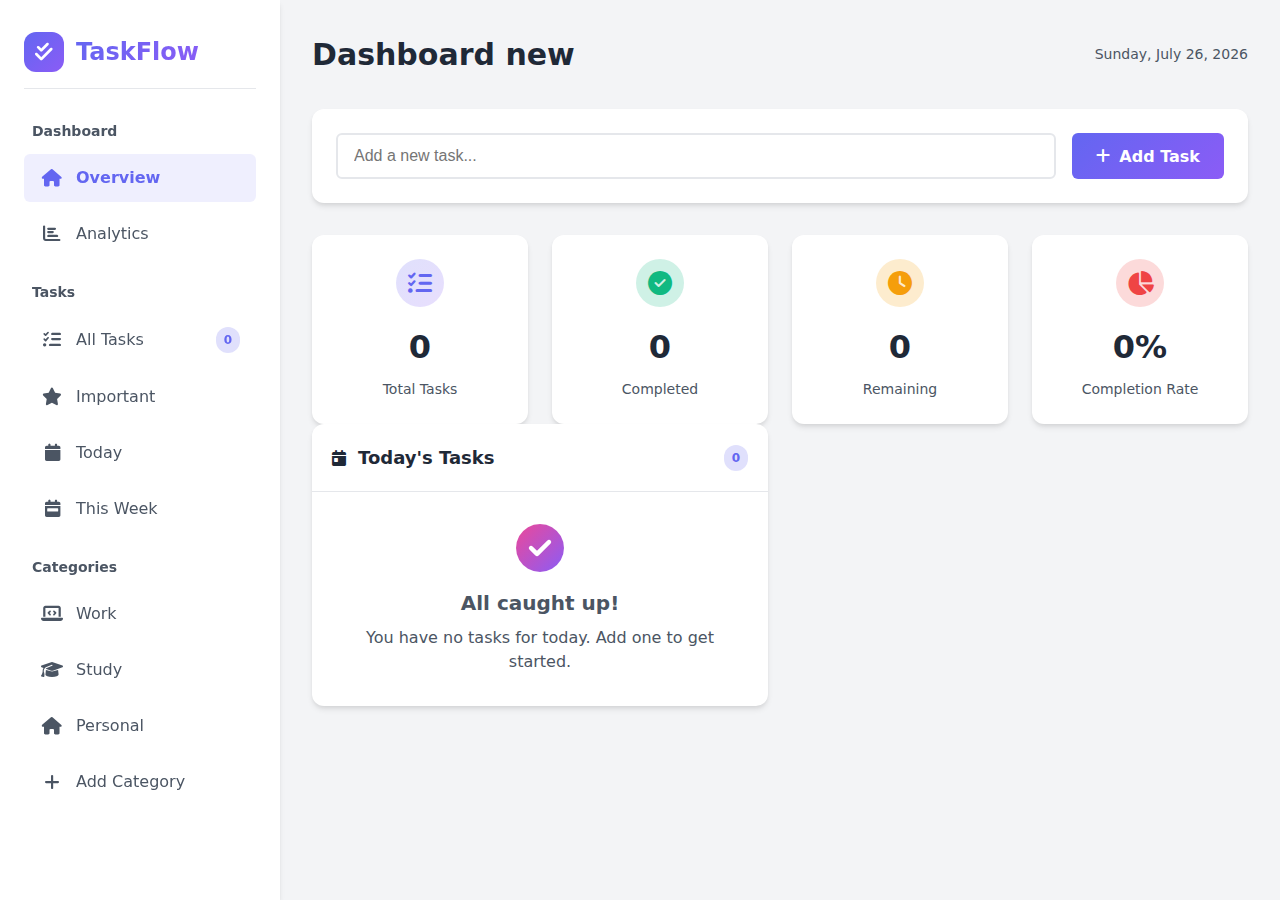
==== commit f6a608f6: "Update index.html" ====
--- a/todos/templates/todos/index.html
+++ b/todos/templates/todos/index.html
@@ -629,7 +629,7 @@
   <!-- Main Content -->
   <main class="main-content">
     <div class="page-header">
-      <h1 class="page-title">Dashboard</h1>
+      <h1 class="page-title">Dashboard new</h1>
       <div class="date-display" id="date-display"></div>
     </div>
 
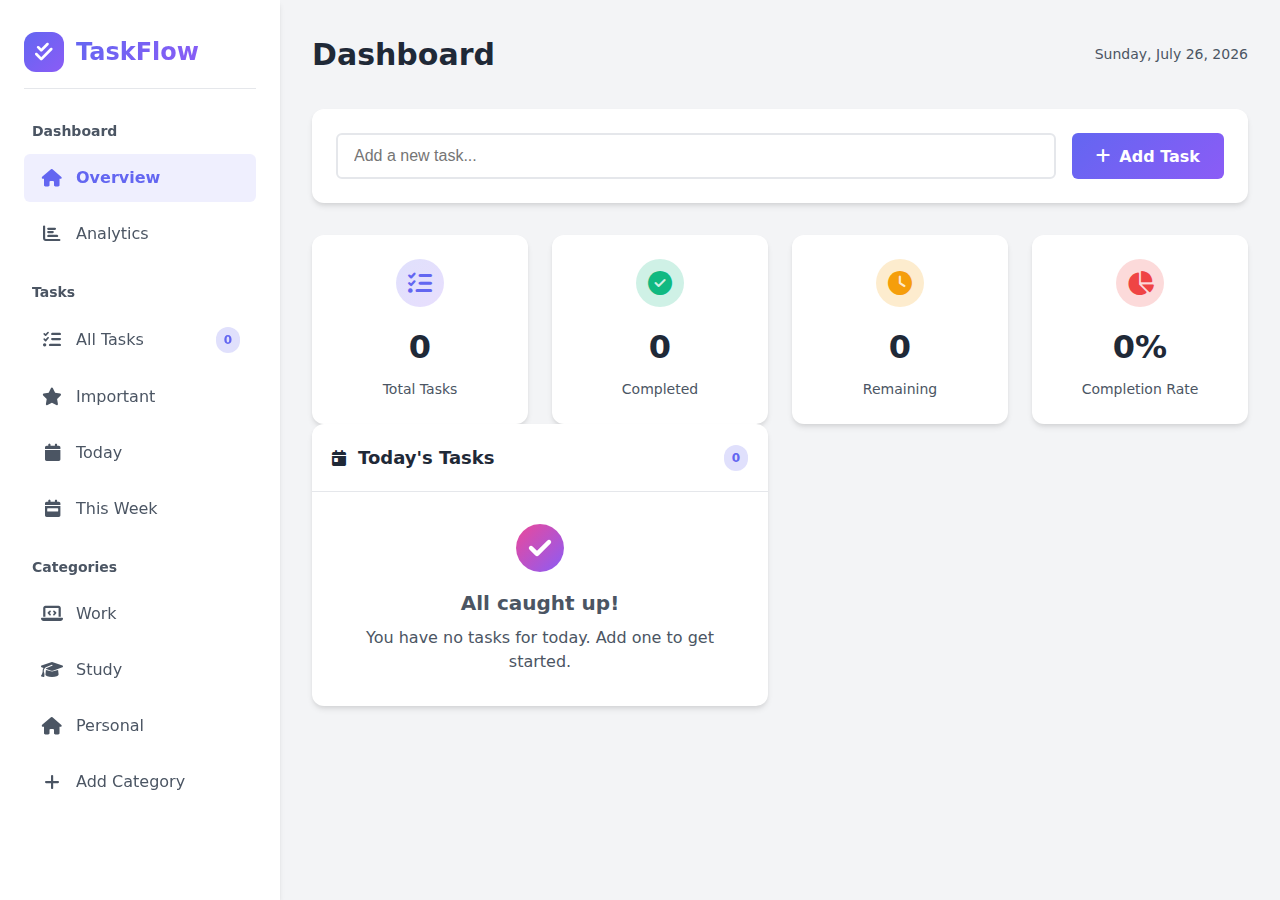
==== commit d473cc46: "Update index.html" ====
--- a/todos/templates/todos/index.html
+++ b/todos/templates/todos/index.html
@@ -629,7 +629,7 @@
   <!-- Main Content -->
   <main class="main-content">
     <div class="page-header">
-      <h1 class="page-title">Dashboard new</h1>
+      <h1 class="page-title">Dashboard</h1>
       <div class="date-display" id="date-display"></div>
     </div>
 
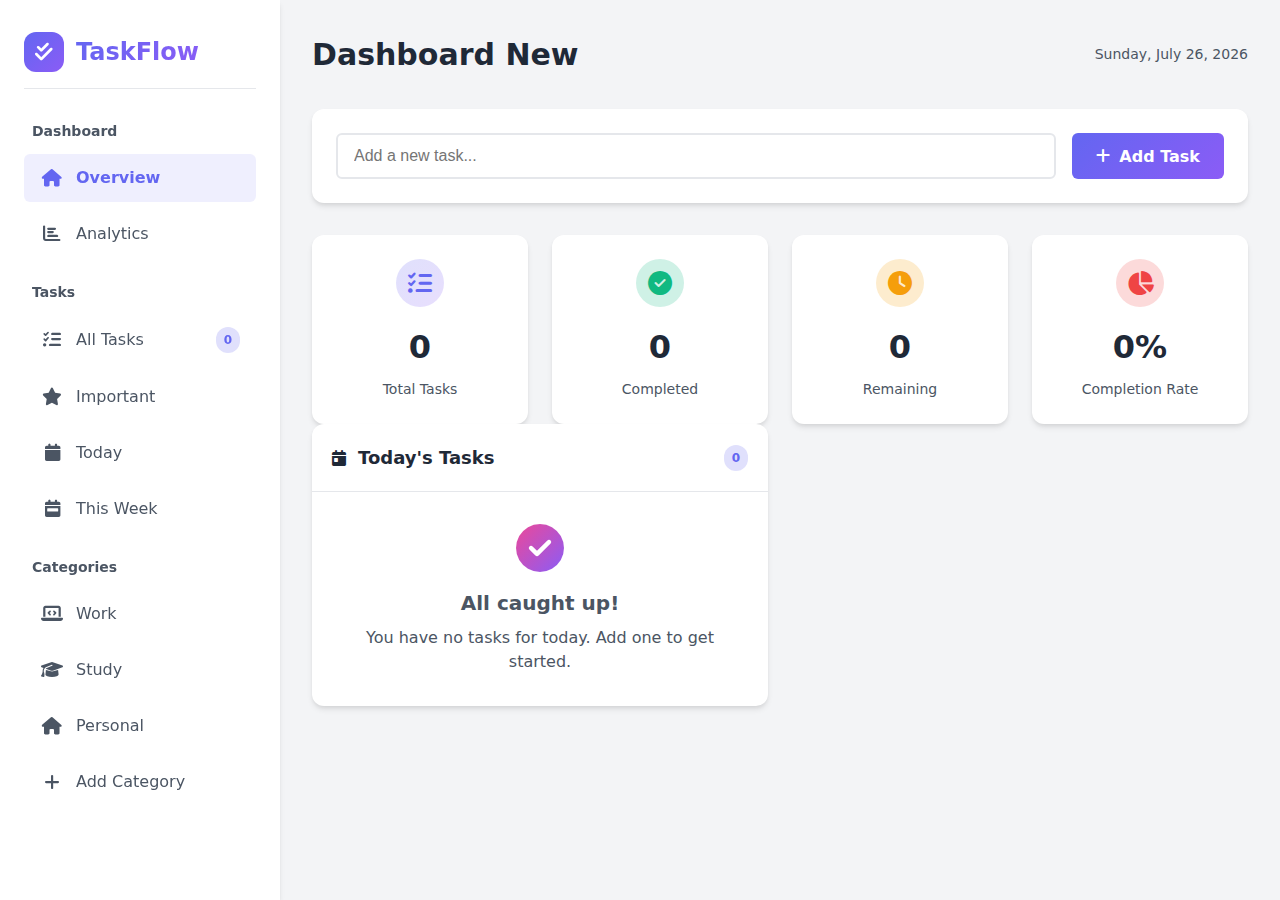
==== commit 23539821: "Update index.html" ====
--- a/todos/templates/todos/index.html
+++ b/todos/templates/todos/index.html
@@ -629,7 +629,7 @@
   <!-- Main Content -->
   <main class="main-content">
     <div class="page-header">
-      <h1 class="page-title">Dashboard</h1>
+      <h1 class="page-title">Dashboard New</h1>
       <div class="date-display" id="date-display"></div>
     </div>
 
